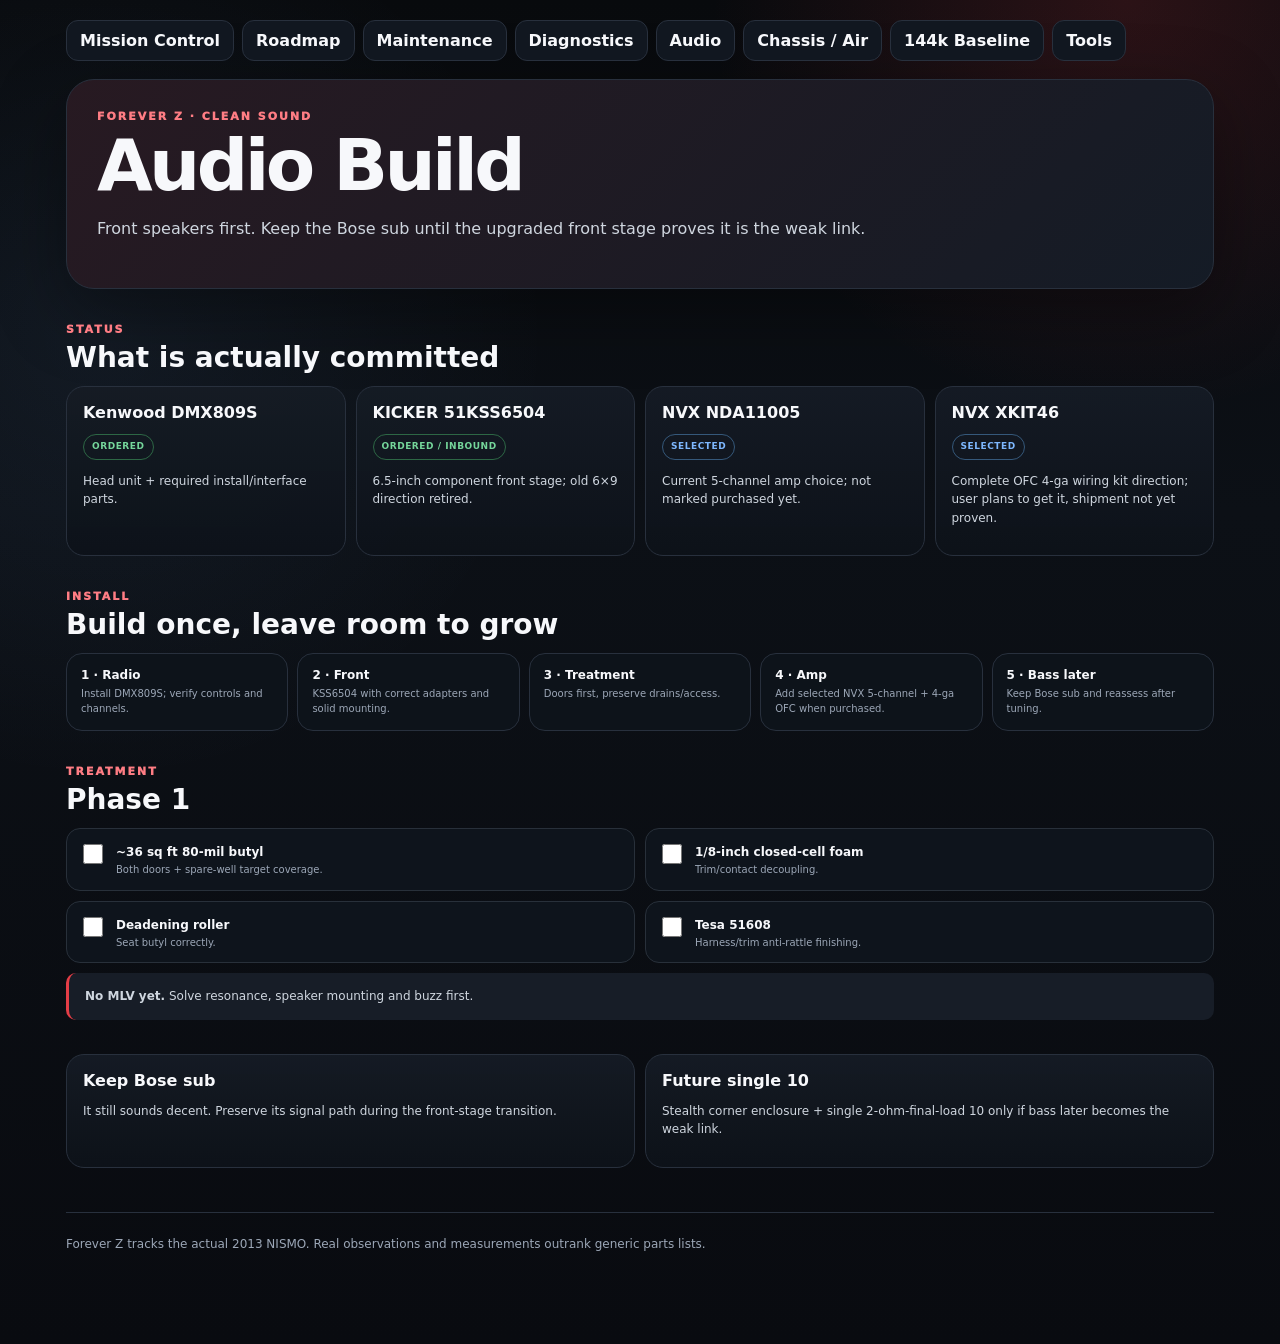
==== audio.html @ 1fb0939a "Expand Forever Z site and update Sep 28 ownership plan" ====
<!doctype html><html lang="en"><head><meta charset="utf-8"><meta name="viewport" content="width=device-width,initial-scale=1,viewport-fit=cover"><meta name="theme-color" content="#090b0f"><title>Forever Z // Audio</title><link rel="stylesheet" href="site.css"></head><body><div class="shell"><div class="topbar"><div class="toplinks"><a class="btn" href="./">Mission Control</a><a class="btn" href="roadmap.html">Roadmap</a><a class="btn" href="maintenance.html">Maintenance</a><a class="btn" href="diagnostics.html">Diagnostics</a><a class="btn" href="audio.html">Audio</a><a class="btn" href="chassis.html">Chassis / Air</a><a class="btn" href="baseline.html">144k Baseline</a><a class="btn" href="tools.html">Tools</a></div></div><header class="hero"><div class="eyebrow">FOREVER Z · CLEAN SOUND</div><h1>Audio Build</h1><p class="lead">Front speakers first. Keep the Bose sub until the upgraded front stage proves it is the weak link.</p></header>
<section><div class="section-head"><div><div class="eyebrow">STATUS</div><h2>What is actually committed</h2></div></div><div class="grid four">
<div class="card"><h3>Kenwood DMX809S</h3><p><span class="pill good">ORDERED</span></p><p>Head unit + required install/interface parts.</p></div>
<div class="card"><h3>KICKER 51KSS6504</h3><p><span class="pill good">ORDERED / INBOUND</span></p><p>6.5-inch component front stage; old 6×9 direction retired.</p></div>
<div class="card"><h3>NVX NDA11005</h3><p><span class="pill info">SELECTED</span></p><p>Current 5-channel amp choice; not marked purchased yet.</p></div>
<div class="card"><h3>NVX XKIT46</h3><p><span class="pill info">SELECTED</span></p><p>Complete OFC 4-ga wiring kit direction; user plans to get it, shipment not yet proven.</p></div></div></section>
<section><div class="section-head"><div><div class="eyebrow">INSTALL</div><h2>Build once, leave room to grow</h2></div></div><div class="flow"><div class="step"><strong>1 · Radio</strong><span>Install DMX809S; verify controls and channels.</span></div><div class="step"><strong>2 · Front</strong><span>KSS6504 with correct adapters and solid mounting.</span></div><div class="step"><strong>3 · Treatment</strong><span>Doors first, preserve drains/access.</span></div><div class="step"><strong>4 · Amp</strong><span>Add selected NVX 5-channel + 4-ga OFC when purchased.</span></div><div class="step"><strong>5 · Bass later</strong><span>Keep Bose sub and reassess after tuning.</span></div></div></section>
<section><div class="section-head"><div><div class="eyebrow">TREATMENT</div><h2>Phase 1</h2></div></div><div class="grid two"><label class="check"><input data-fz-check="butyl" type="checkbox"><div><b>~36 sq ft 80-mil butyl</b><small>Both doors + spare-well target coverage.</small></div></label><label class="check"><input data-fz-check="foam" type="checkbox"><div><b>1/8-inch closed-cell foam</b><small>Trim/contact decoupling.</small></div></label><label class="check"><input data-fz-check="roller" type="checkbox"><div><b>Deadening roller</b><small>Seat butyl correctly.</small></div></label><label class="check"><input data-fz-check="tesa" type="checkbox"><div><b>Tesa 51608</b><small>Harness/trim anti-rattle finishing.</small></div></label></div><div class="note" style="margin-top:10px"><b>No MLV yet.</b> Solve resonance, speaker mounting and buzz first.</div></section>
<section><div class="grid two"><div class="card"><h3>Keep Bose sub</h3><p>It still sounds decent. Preserve its signal path during the front-stage transition.</p></div><div class="card"><h3>Future single 10</h3><p>Stealth corner enclosure + single 2-ohm-final-load 10 only if bass later becomes the weak link.</p></div></div></section><footer class="footer">Forever Z tracks the actual 2013 NISMO. Real observations and measurements outrank generic parts lists.</footer><script src="site-extra.js"></script></div></body></html>
---- site.css ----
:root{--bg:#090b0f;--panel:#121720;--panel2:#171d27;--line:#28303d;--text:#f7f8fb;--muted:#9ca7b7;--soft:#cfd6df;--red:#e43d46;--green:#75d69b;--amber:#f3c86a;--blue:#7eb8ff;--shadow:0 22px 70px rgba(0,0,0,.35)}*{box-sizing:border-box}html{scroll-behavior:smooth}body{margin:0;background:radial-gradient(circle at 88% 0%,rgba(228,61,70,.16),transparent 26rem),radial-gradient(circle at 8% 25%,rgba(126,184,255,.07),transparent 28rem),linear-gradient(180deg,#080a0d,#0c1016 38%,#090b10);color:var(--text);font-family:Inter,ui-sans-serif,system-ui,-apple-system,BlinkMacSystemFont,"Segoe UI",sans-serif}a{color:inherit;text-decoration:none}.shell{max-width:1180px;margin:auto;padding:20px 16px 90px}.topbar,.toplinks{display:flex;gap:8px;flex-wrap:wrap;align-items:center}.topbar{justify-content:space-between;margin-bottom:18px}.btn{border:1px solid var(--line);background:#111720;color:var(--text);padding:10px 13px;border-radius:12px;font-weight:800}.hero{border:1px solid var(--line);border-radius:28px;padding:30px;background:linear-gradient(135deg,rgba(228,61,70,.11),rgba(126,184,255,.04)),#10151d;box-shadow:var(--shadow)}.eyebrow{font-size:11px;font-weight:950;letter-spacing:.18em;color:#ff7d84}.hero h1{font-size:clamp(38px,7vw,72px);line-height:.94;margin:9px 0 14px;letter-spacing:-.05em}.lead{color:var(--soft);max-width:930px;font-size:16px;line-height:1.62}section{margin-top:34px}.section-head{display:flex;justify-content:space-between;gap:14px;align-items:end;margin-bottom:12px}.section-head h2{margin:5px 0 0;font-size:28px}.muted{color:var(--muted);font-size:11px;line-height:1.45}.grid{display:grid;gap:10px}.two{grid-template-columns:repeat(2,minmax(0,1fr))}.three{grid-template-columns:repeat(3,minmax(0,1fr))}.four{grid-template-columns:repeat(4,minmax(0,1fr))}.card{border:1px solid var(--line);border-radius:18px;background:linear-gradient(180deg,rgba(21,27,36,.97),rgba(13,18,25,.98));padding:16px}.card h3{margin:0 0 8px;font-size:16px}.card p,.card li{color:var(--soft);font-size:12px;line-height:1.55}.card ul{padding-left:18px;margin:9px 0 0}.pill{display:inline-flex;border:1px solid var(--line);border-radius:999px;padding:5px 8px;font-size:9px;font-weight:900;letter-spacing:.06em;margin-right:5px}.good{color:var(--green);border-color:#2d6745}.warn{color:var(--amber);border-color:#6c5c31}.info{color:var(--blue);border-color:#35587a}.check{display:grid;grid-template-columns:auto 1fr;gap:10px;align-items:start;padding:12px;border:1px solid #28303a;border-radius:14px;background:#0e141c}.check input{width:20px;height:20px;accent-color:var(--red)}.check b{font-size:12px}.check small{display:block;color:var(--muted);font-size:10px;line-height:1.45;margin-top:3px}.note{border-left:3px solid var(--red);background:var(--panel2);padding:14px 16px;border-radius:10px;color:var(--soft);font-size:12px;line-height:1.55}.money{font-size:30px;font-weight:950}.flow{display:grid;grid-template-columns:repeat(5,1fr);gap:9px}.step{border:1px solid var(--line);border-radius:16px;padding:14px;background:#0d131a}.step strong{display:block;font-size:12px}.step span{display:block;color:var(--muted);font-size:10px;line-height:1.45;margin-top:5px}.tablewrap{overflow:auto;border:1px solid var(--line);border-radius:16px}.table{width:100%;border-collapse:collapse;min-width:720px;background:#0d131a}.table th,.table td{padding:11px;border-bottom:1px solid #232b35;text-align:left;font-size:11px;vertical-align:top}.table th{color:#aeb8c5;font-size:9px;text-transform:uppercase;letter-spacing:.08em}.footer{margin-top:44px;border-top:1px solid var(--line);padding-top:22px;color:var(--muted);font-size:12px;line-height:1.55}@media(max-width:900px){.four,.flow{grid-template-columns:repeat(2,1fr)}.three{grid-template-columns:repeat(2,1fr)}}@media(max-width:700px){.two,.three,.four,.flow{grid-template-columns:1fr}.topbar,.section-head{align-items:flex-start;flex-direction:column}.hero{padding:23px}.shell{padding:12px 9px 90px}}
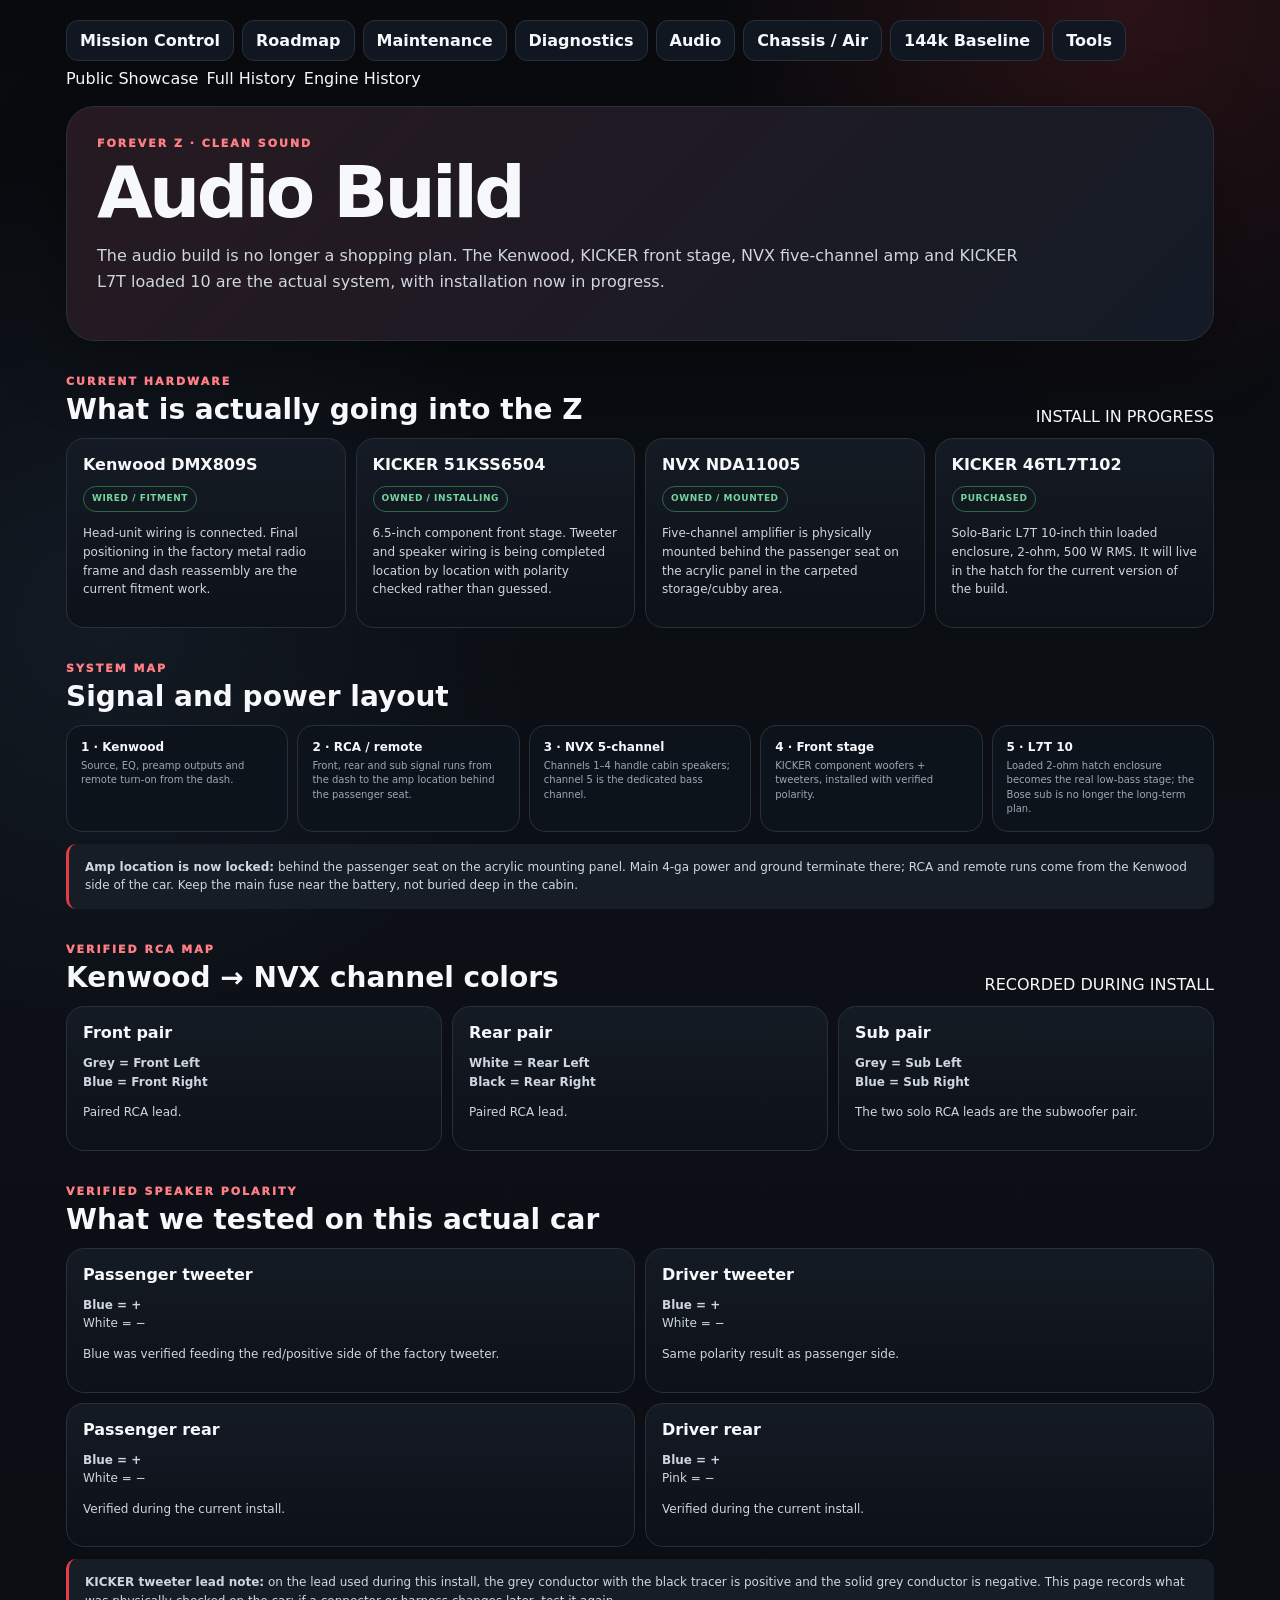
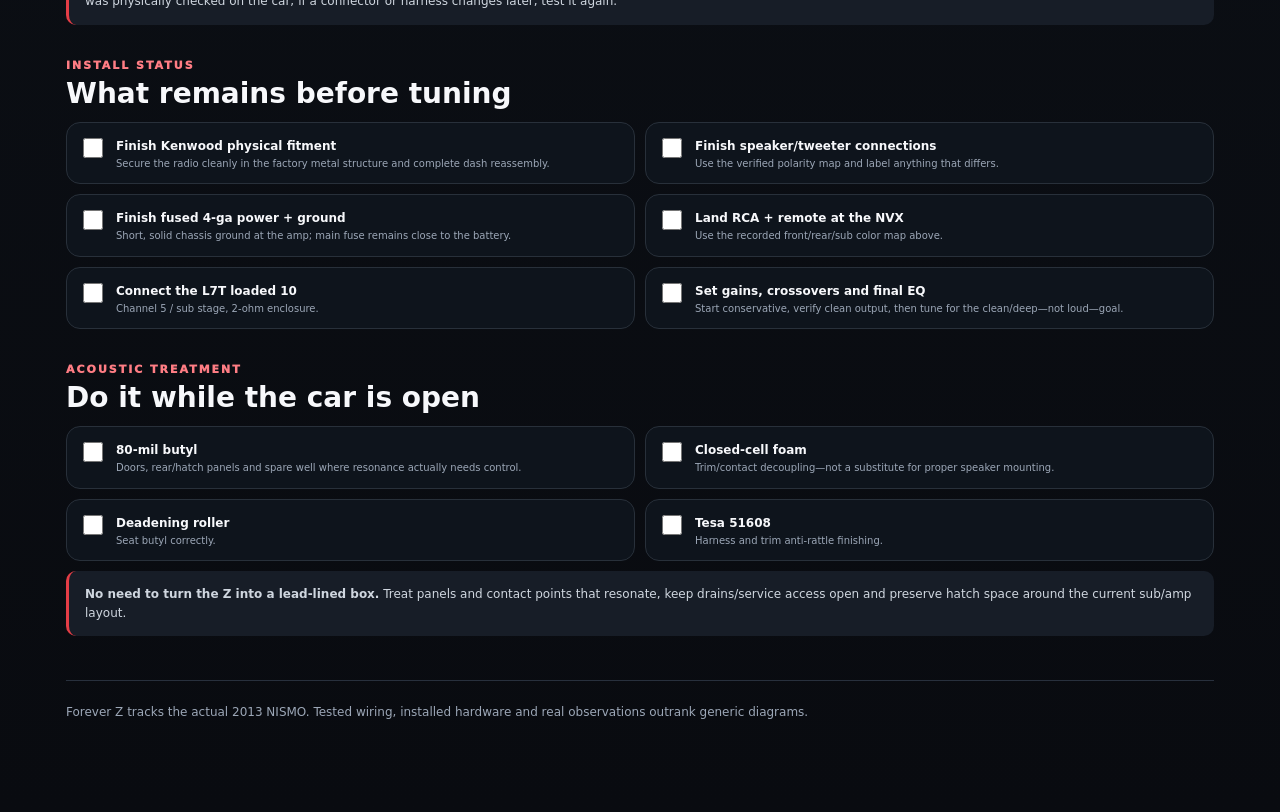
==== commit b29beff1: "Update audio page for live stereo install" ====
--- a/audio.html
+++ b/audio.html
@@ -1,9 +1,89 @@
-<!doctype html><html lang="en"><head><meta charset="utf-8"><meta name="viewport" content="width=device-width,initial-scale=1,viewport-fit=cover"><meta name="theme-color" content="#090b0f"><title>Forever Z // Audio</title><link rel="stylesheet" href="site.css"></head><body><div class="shell"><div class="topbar"><div class="toplinks"><a class="btn" href="./">Mission Control</a><a class="btn" href="roadmap.html">Roadmap</a><a class="btn" href="maintenance.html">Maintenance</a><a class="btn" href="diagnostics.html">Diagnostics</a><a class="btn" href="audio.html">Audio</a><a class="btn" href="chassis.html">Chassis / Air</a><a class="btn" href="baseline.html">144k Baseline</a><a class="btn" href="tools.html">Tools</a></div></div><header class="hero"><div class="eyebrow">FOREVER Z · CLEAN SOUND</div><h1>Audio Build</h1><p class="lead">Front speakers first. Keep the Bose sub until the upgraded front stage proves it is the weak link.</p></header>
-<section><div class="section-head"><div><div class="eyebrow">STATUS</div><h2>What is actually committed</h2></div></div><div class="grid four">
-<div class="card"><h3>Kenwood DMX809S</h3><p><span class="pill good">ORDERED</span></p><p>Head unit + required install/interface parts.</p></div>
-<div class="card"><h3>KICKER 51KSS6504</h3><p><span class="pill good">ORDERED / INBOUND</span></p><p>6.5-inch component front stage; old 6×9 direction retired.</p></div>
-<div class="card"><h3>NVX NDA11005</h3><p><span class="pill info">SELECTED</span></p><p>Current 5-channel amp choice; not marked purchased yet.</p></div>
-<div class="card"><h3>NVX XKIT46</h3><p><span class="pill info">SELECTED</span></p><p>Complete OFC 4-ga wiring kit direction; user plans to get it, shipment not yet proven.</p></div></div></section>
-<section><div class="section-head"><div><div class="eyebrow">INSTALL</div><h2>Build once, leave room to grow</h2></div></div><div class="flow"><div class="step"><strong>1 · Radio</strong><span>Install DMX809S; verify controls and channels.</span></div><div class="step"><strong>2 · Front</strong><span>KSS6504 with correct adapters and solid mounting.</span></div><div class="step"><strong>3 · Treatment</strong><span>Doors first, preserve drains/access.</span></div><div class="step"><strong>4 · Amp</strong><span>Add selected NVX 5-channel + 4-ga OFC when purchased.</span></div><div class="step"><strong>5 · Bass later</strong><span>Keep Bose sub and reassess after tuning.</span></div></div></section>
-<section><div class="section-head"><div><div class="eyebrow">TREATMENT</div><h2>Phase 1</h2></div></div><div class="grid two"><label class="check"><input data-fz-check="butyl" type="checkbox"><div><b>~36 sq ft 80-mil butyl</b><small>Both doors + spare-well target coverage.</small></div></label><label class="check"><input data-fz-check="foam" type="checkbox"><div><b>1/8-inch closed-cell foam</b><small>Trim/contact decoupling.</small></div></label><label class="check"><input data-fz-check="roller" type="checkbox"><div><b>Deadening roller</b><small>Seat butyl correctly.</small></div></label><label class="check"><input data-fz-check="tesa" type="checkbox"><div><b>Tesa 51608</b><small>Harness/trim anti-rattle finishing.</small></div></label></div><div class="note" style="margin-top:10px"><b>No MLV yet.</b> Solve resonance, speaker mounting and buzz first.</div></section>
-<section><div class="grid two"><div class="card"><h3>Keep Bose sub</h3><p>It still sounds decent. Preserve its signal path during the front-stage transition.</p></div><div class="card"><h3>Future single 10</h3><p>Stealth corner enclosure + single 2-ohm-final-load 10 only if bass later becomes the weak link.</p></div></div></section><footer class="footer">Forever Z tracks the actual 2013 NISMO. Real observations and measurements outrank generic parts lists.</footer><script src="site-extra.js"></script></div></body></html>+<!doctype html>
+<html lang="en">
+<head>
+<meta charset="utf-8">
+<meta name="viewport" content="width=device-width,initial-scale=1,viewport-fit=cover">
+<meta name="theme-color" content="#090b0f">
+<title>Forever Z // Audio</title>
+<link rel="stylesheet" href="site.css">
+</head>
+<body>
+<div class="shell">
+<div class="topbar"><div class="toplinks"><a class="btn" href="./">Mission Control</a><a class="btn" href="roadmap.html">Roadmap</a><a class="btn" href="maintenance.html">Maintenance</a><a class="btn" href="diagnostics.html">Diagnostics</a><a class="btn" href="audio.html">Audio</a><a class="btn" href="chassis.html">Chassis / Air</a><a class="btn" href="baseline.html">144k Baseline</a><a class="btn" href="tools.html">Tools</a></div></div>
+
+<header class="hero">
+  <div class="eyebrow">FOREVER Z · CLEAN SOUND</div>
+  <h1>Audio Build</h1>
+  <p class="lead">The audio build is no longer a shopping plan. The Kenwood, KICKER front stage, NVX five-channel amp and KICKER L7T loaded 10 are the actual system, with installation now in progress.</p>
+</header>
+
+<section>
+  <div class="section-head"><div><div class="eyebrow">CURRENT HARDWARE</div><h2>What is actually going into the Z</h2></div><span class="status s-green">INSTALL IN PROGRESS</span></div>
+  <div class="grid four">
+    <div class="card"><h3>Kenwood DMX809S</h3><p><span class="pill good">WIRED / FITMENT</span></p><p>Head-unit wiring is connected. Final positioning in the factory metal radio frame and dash reassembly are the current fitment work.</p></div>
+    <div class="card"><h3>KICKER 51KSS6504</h3><p><span class="pill good">OWNED / INSTALLING</span></p><p>6.5-inch component front stage. Tweeter and speaker wiring is being completed location by location with polarity checked rather than guessed.</p></div>
+    <div class="card"><h3>NVX NDA11005</h3><p><span class="pill good">OWNED / MOUNTED</span></p><p>Five-channel amplifier is physically mounted behind the passenger seat on the acrylic panel in the carpeted storage/cubby area.</p></div>
+    <div class="card"><h3>KICKER 46TL7T102</h3><p><span class="pill good">PURCHASED</span></p><p>Solo-Baric L7T 10-inch thin loaded enclosure, 2-ohm, 500 W RMS. It will live in the hatch for the current version of the build.</p></div>
+  </div>
+</section>
+
+<section>
+  <div class="section-head"><div><div class="eyebrow">SYSTEM MAP</div><h2>Signal and power layout</h2></div></div>
+  <div class="flow">
+    <div class="step"><strong>1 · Kenwood</strong><span>Source, EQ, preamp outputs and remote turn-on from the dash.</span></div>
+    <div class="step"><strong>2 · RCA / remote</strong><span>Front, rear and sub signal runs from the dash to the amp location behind the passenger seat.</span></div>
+    <div class="step"><strong>3 · NVX 5-channel</strong><span>Channels 1–4 handle cabin speakers; channel 5 is the dedicated bass channel.</span></div>
+    <div class="step"><strong>4 · Front stage</strong><span>KICKER component woofers + tweeters, installed with verified polarity.</span></div>
+    <div class="step"><strong>5 · L7T 10</strong><span>Loaded 2-ohm hatch enclosure becomes the real low-bass stage; the Bose sub is no longer the long-term plan.</span></div>
+  </div>
+  <div class="note" style="margin-top:12px"><b>Amp location is now locked:</b> behind the passenger seat on the acrylic mounting panel. Main 4-ga power and ground terminate there; RCA and remote runs come from the Kenwood side of the car. Keep the main fuse near the battery, not buried deep in the cabin.</div>
+</section>
+
+<section>
+  <div class="section-head"><div><div class="eyebrow">VERIFIED RCA MAP</div><h2>Kenwood → NVX channel colors</h2></div><span class="status s-green">RECORDED DURING INSTALL</span></div>
+  <div class="grid three">
+    <div class="card"><h3>Front pair</h3><p><b>Grey = Front Left</b><br><b>Blue = Front Right</b></p><p class="muted">Paired RCA lead.</p></div>
+    <div class="card"><h3>Rear pair</h3><p><b>White = Rear Left</b><br><b>Black = Rear Right</b></p><p class="muted">Paired RCA lead.</p></div>
+    <div class="card"><h3>Sub pair</h3><p><b>Grey = Sub Left</b><br><b>Blue = Sub Right</b></p><p class="muted">The two solo RCA leads are the subwoofer pair.</p></div>
+  </div>
+</section>
+
+<section>
+  <div class="section-head"><div><div class="eyebrow">VERIFIED SPEAKER POLARITY</div><h2>What we tested on this actual car</h2></div></div>
+  <div class="grid two">
+    <div class="card"><h3>Passenger tweeter</h3><p><b>Blue = +</b><br>White = −</p><p class="muted">Blue was verified feeding the red/positive side of the factory tweeter.</p></div>
+    <div class="card"><h3>Driver tweeter</h3><p><b>Blue = +</b><br>White = −</p><p class="muted">Same polarity result as passenger side.</p></div>
+    <div class="card"><h3>Passenger rear</h3><p><b>Blue = +</b><br>White = −</p><p class="muted">Verified during the current install.</p></div>
+    <div class="card"><h3>Driver rear</h3><p><b>Blue = +</b><br>Pink = −</p><p class="muted">Verified during the current install.</p></div>
+  </div>
+  <div class="note" style="margin-top:12px"><b>KICKER tweeter lead note:</b> on the lead used during this install, the grey conductor with the black tracer is positive and the solid grey conductor is negative. This page records what was physically checked on the car; if a connector or harness changes later, test it again.</div>
+</section>
+
+<section>
+  <div class="section-head"><div><div class="eyebrow">INSTALL STATUS</div><h2>What remains before tuning</h2></div></div>
+  <div class="grid two">
+    <label class="check"><input data-fz-check="audio-dash-fit" type="checkbox"><div><b>Finish Kenwood physical fitment</b><small>Secure the radio cleanly in the factory metal structure and complete dash reassembly.</small></div></label>
+    <label class="check"><input data-fz-check="audio-speakers" type="checkbox"><div><b>Finish speaker/tweeter connections</b><small>Use the verified polarity map and label anything that differs.</small></div></label>
+    <label class="check"><input data-fz-check="audio-power" type="checkbox"><div><b>Finish fused 4-ga power + ground</b><small>Short, solid chassis ground at the amp; main fuse remains close to the battery.</small></div></label>
+    <label class="check"><input data-fz-check="audio-rca" type="checkbox"><div><b>Land RCA + remote at the NVX</b><small>Use the recorded front/rear/sub color map above.</small></div></label>
+    <label class="check"><input data-fz-check="audio-sub" type="checkbox"><div><b>Connect the L7T loaded 10</b><small>Channel 5 / sub stage, 2-ohm enclosure.</small></div></label>
+    <label class="check"><input data-fz-check="audio-tune" type="checkbox"><div><b>Set gains, crossovers and final EQ</b><small>Start conservative, verify clean output, then tune for the clean/deep—not loud—goal.</small></div></label>
+  </div>
+</section>
+
+<section>
+  <div class="section-head"><div><div class="eyebrow">ACOUSTIC TREATMENT</div><h2>Do it while the car is open</h2></div></div>
+  <div class="grid two">
+    <label class="check"><input data-fz-check="butyl" type="checkbox"><div><b>80-mil butyl</b><small>Doors, rear/hatch panels and spare well where resonance actually needs control.</small></div></label>
+    <label class="check"><input data-fz-check="foam" type="checkbox"><div><b>Closed-cell foam</b><small>Trim/contact decoupling—not a substitute for proper speaker mounting.</small></div></label>
+    <label class="check"><input data-fz-check="roller" type="checkbox"><div><b>Deadening roller</b><small>Seat butyl correctly.</small></div></label>
+    <label class="check"><input data-fz-check="tesa" type="checkbox"><div><b>Tesa 51608</b><small>Harness and trim anti-rattle finishing.</small></div></label>
+  </div>
+  <div class="note" style="margin-top:10px"><b>No need to turn the Z into a lead-lined box.</b> Treat panels and contact points that resonate, keep drains/service access open and preserve hatch space around the current sub/amp layout.</div>
+</section>
+
+<footer class="footer">Forever Z tracks the actual 2013 NISMO. Tested wiring, installed hardware and real observations outrank generic diagrams.</footer>
+<script src="site-extra.js"></script>
+</div>
+</body>
+</html>
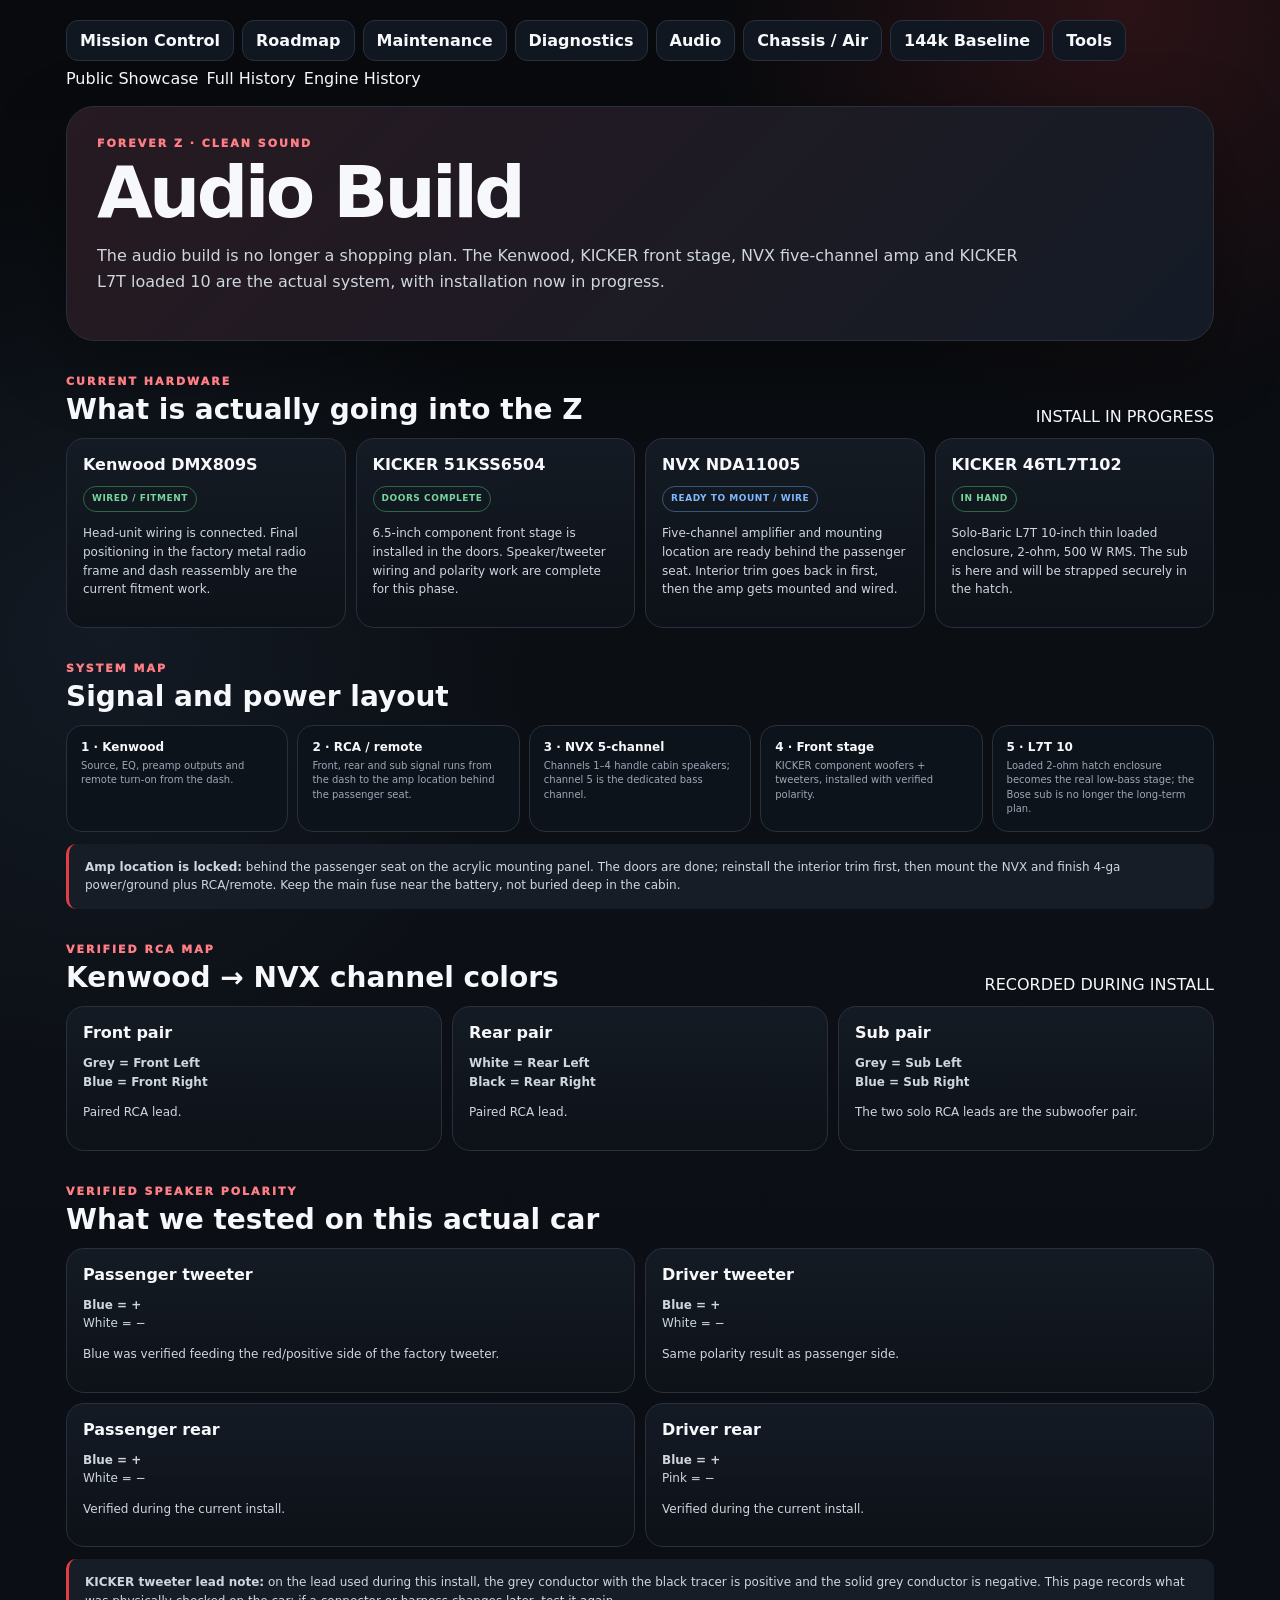
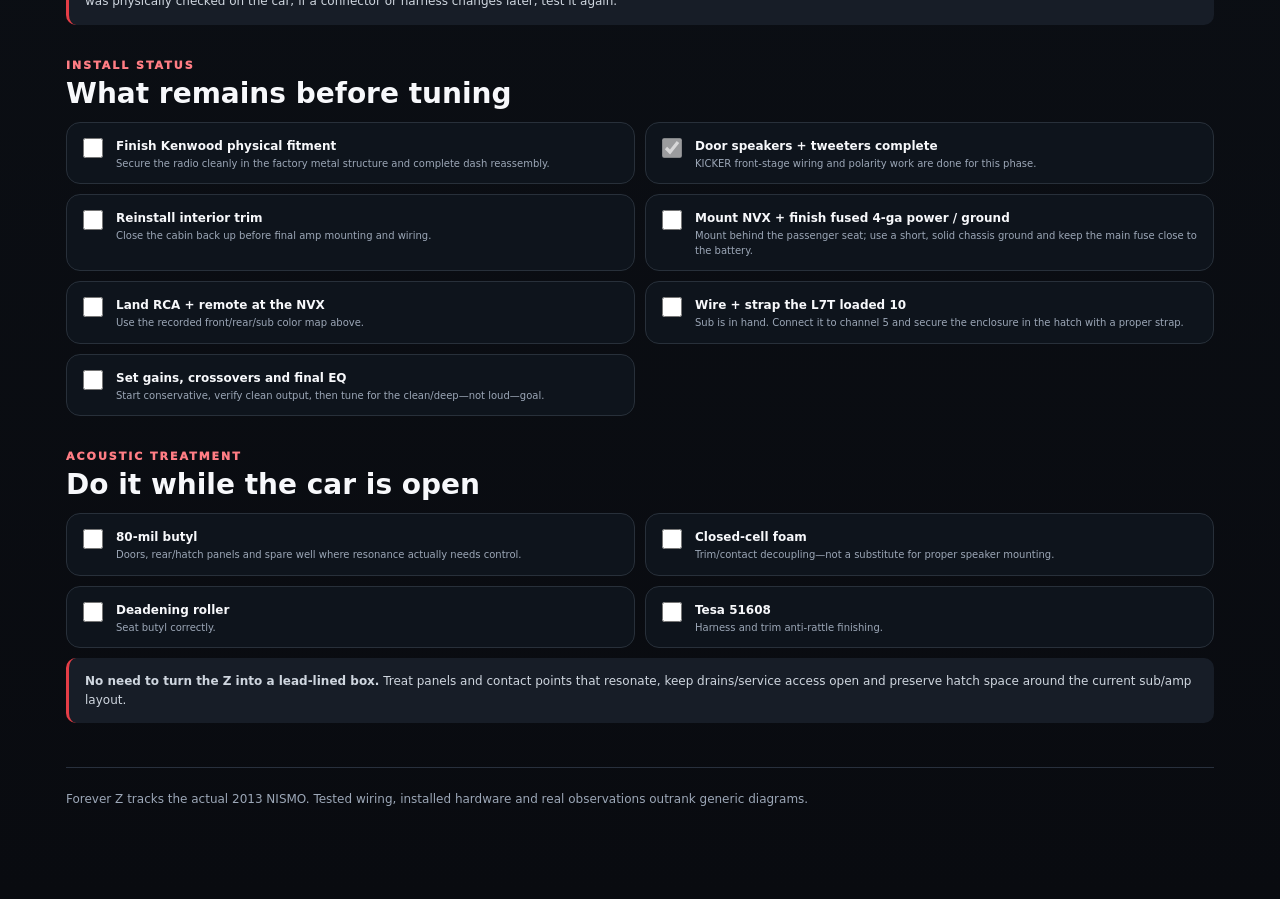
==== commit ba9bce48: "Update audio install status after door completion" ====
--- a/audio.html
+++ b/audio.html
@@ -21,9 +21,9 @@
   <div class="section-head"><div><div class="eyebrow">CURRENT HARDWARE</div><h2>What is actually going into the Z</h2></div><span class="status s-green">INSTALL IN PROGRESS</span></div>
   <div class="grid four">
     <div class="card"><h3>Kenwood DMX809S</h3><p><span class="pill good">WIRED / FITMENT</span></p><p>Head-unit wiring is connected. Final positioning in the factory metal radio frame and dash reassembly are the current fitment work.</p></div>
-    <div class="card"><h3>KICKER 51KSS6504</h3><p><span class="pill good">OWNED / INSTALLING</span></p><p>6.5-inch component front stage. Tweeter and speaker wiring is being completed location by location with polarity checked rather than guessed.</p></div>
-    <div class="card"><h3>NVX NDA11005</h3><p><span class="pill good">OWNED / MOUNTED</span></p><p>Five-channel amplifier is physically mounted behind the passenger seat on the acrylic panel in the carpeted storage/cubby area.</p></div>
-    <div class="card"><h3>KICKER 46TL7T102</h3><p><span class="pill good">PURCHASED</span></p><p>Solo-Baric L7T 10-inch thin loaded enclosure, 2-ohm, 500 W RMS. It will live in the hatch for the current version of the build.</p></div>
+    <div class="card"><h3>KICKER 51KSS6504</h3><p><span class="pill good">DOORS COMPLETE</span></p><p>6.5-inch component front stage is installed in the doors. Speaker/tweeter wiring and polarity work are complete for this phase.</p></div>
+    <div class="card"><h3>NVX NDA11005</h3><p><span class="pill info">READY TO MOUNT / WIRE</span></p><p>Five-channel amplifier and mounting location are ready behind the passenger seat. Interior trim goes back in first, then the amp gets mounted and wired.</p></div>
+    <div class="card"><h3>KICKER 46TL7T102</h3><p><span class="pill good">IN HAND</span></p><p>Solo-Baric L7T 10-inch thin loaded enclosure, 2-ohm, 500 W RMS. The sub is here and will be strapped securely in the hatch.</p></div>
   </div>
 </section>
 
@@ -36,7 +36,7 @@
     <div class="step"><strong>4 · Front stage</strong><span>KICKER component woofers + tweeters, installed with verified polarity.</span></div>
     <div class="step"><strong>5 · L7T 10</strong><span>Loaded 2-ohm hatch enclosure becomes the real low-bass stage; the Bose sub is no longer the long-term plan.</span></div>
   </div>
-  <div class="note" style="margin-top:12px"><b>Amp location is now locked:</b> behind the passenger seat on the acrylic mounting panel. Main 4-ga power and ground terminate there; RCA and remote runs come from the Kenwood side of the car. Keep the main fuse near the battery, not buried deep in the cabin.</div>
+  <div class="note" style="margin-top:12px"><b>Amp location is locked:</b> behind the passenger seat on the acrylic mounting panel. The doors are done; reinstall the interior trim first, then mount the NVX and finish 4-ga power/ground plus RCA/remote. Keep the main fuse near the battery, not buried deep in the cabin.</div>
 </section>
 
 <section>
@@ -63,10 +63,10 @@
   <div class="section-head"><div><div class="eyebrow">INSTALL STATUS</div><h2>What remains before tuning</h2></div></div>
   <div class="grid two">
     <label class="check"><input data-fz-check="audio-dash-fit" type="checkbox"><div><b>Finish Kenwood physical fitment</b><small>Secure the radio cleanly in the factory metal structure and complete dash reassembly.</small></div></label>
-    <label class="check"><input data-fz-check="audio-speakers" type="checkbox"><div><b>Finish speaker/tweeter connections</b><small>Use the verified polarity map and label anything that differs.</small></div></label>
-    <label class="check"><input data-fz-check="audio-power" type="checkbox"><div><b>Finish fused 4-ga power + ground</b><small>Short, solid chassis ground at the amp; main fuse remains close to the battery.</small></div></label>
+    <label class="check"><input data-fz-check="audio-speakers" type="checkbox" checked disabled><div><b>Door speakers + tweeters complete</b><small>KICKER front-stage wiring and polarity work are done for this phase.</small></div></label>
+    <label class="check"><input data-fz-check="audio-trim" type="checkbox"><div><b>Reinstall interior trim</b><small>Close the cabin back up before final amp mounting and wiring.</small></div></label><label class="check"><input data-fz-check="audio-power" type="checkbox"><div><b>Mount NVX + finish fused 4-ga power / ground</b><small>Mount behind the passenger seat; use a short, solid chassis ground and keep the main fuse close to the battery.</small></div></label>
     <label class="check"><input data-fz-check="audio-rca" type="checkbox"><div><b>Land RCA + remote at the NVX</b><small>Use the recorded front/rear/sub color map above.</small></div></label>
-    <label class="check"><input data-fz-check="audio-sub" type="checkbox"><div><b>Connect the L7T loaded 10</b><small>Channel 5 / sub stage, 2-ohm enclosure.</small></div></label>
+    <label class="check"><input data-fz-check="audio-sub" type="checkbox"><div><b>Wire + strap the L7T loaded 10</b><small>Sub is in hand. Connect it to channel 5 and secure the enclosure in the hatch with a proper strap.</small></div></label>
     <label class="check"><input data-fz-check="audio-tune" type="checkbox"><div><b>Set gains, crossovers and final EQ</b><small>Start conservative, verify clean output, then tune for the clean/deep—not loud—goal.</small></div></label>
   </div>
 </section>
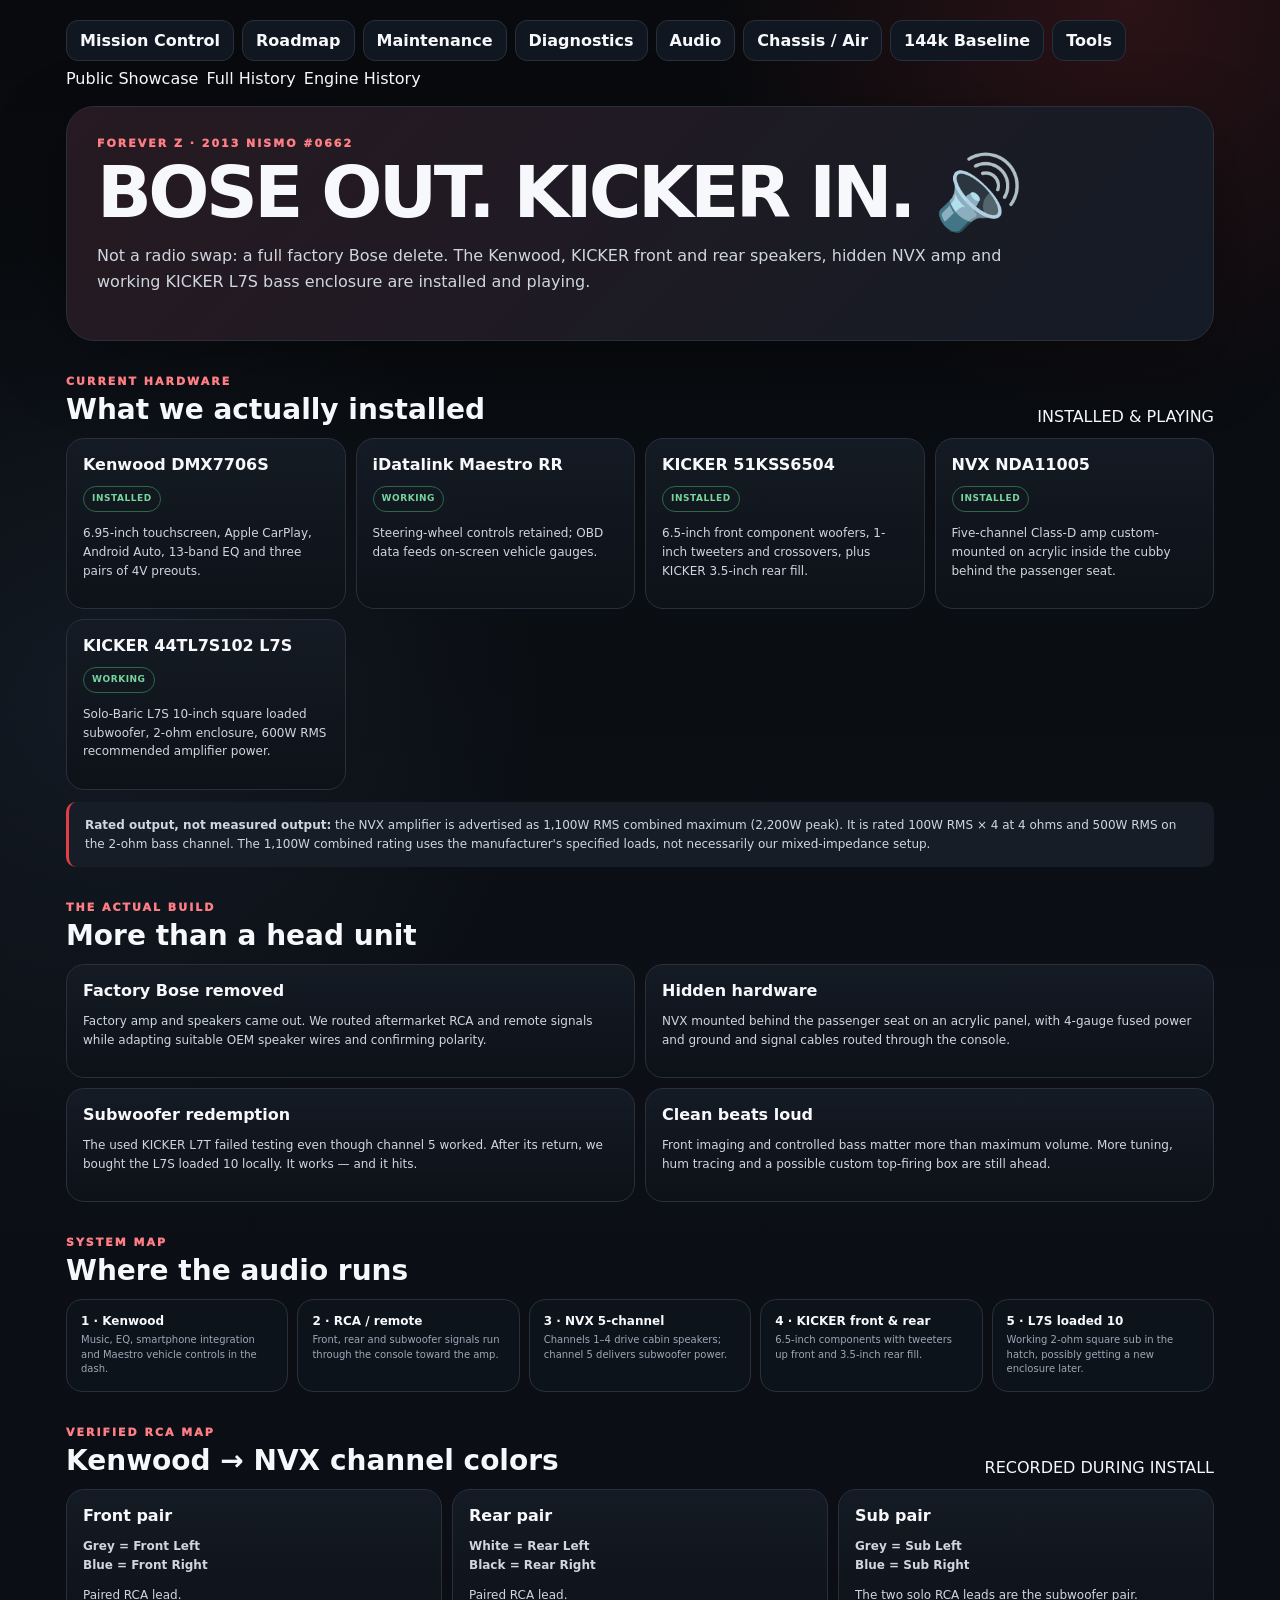
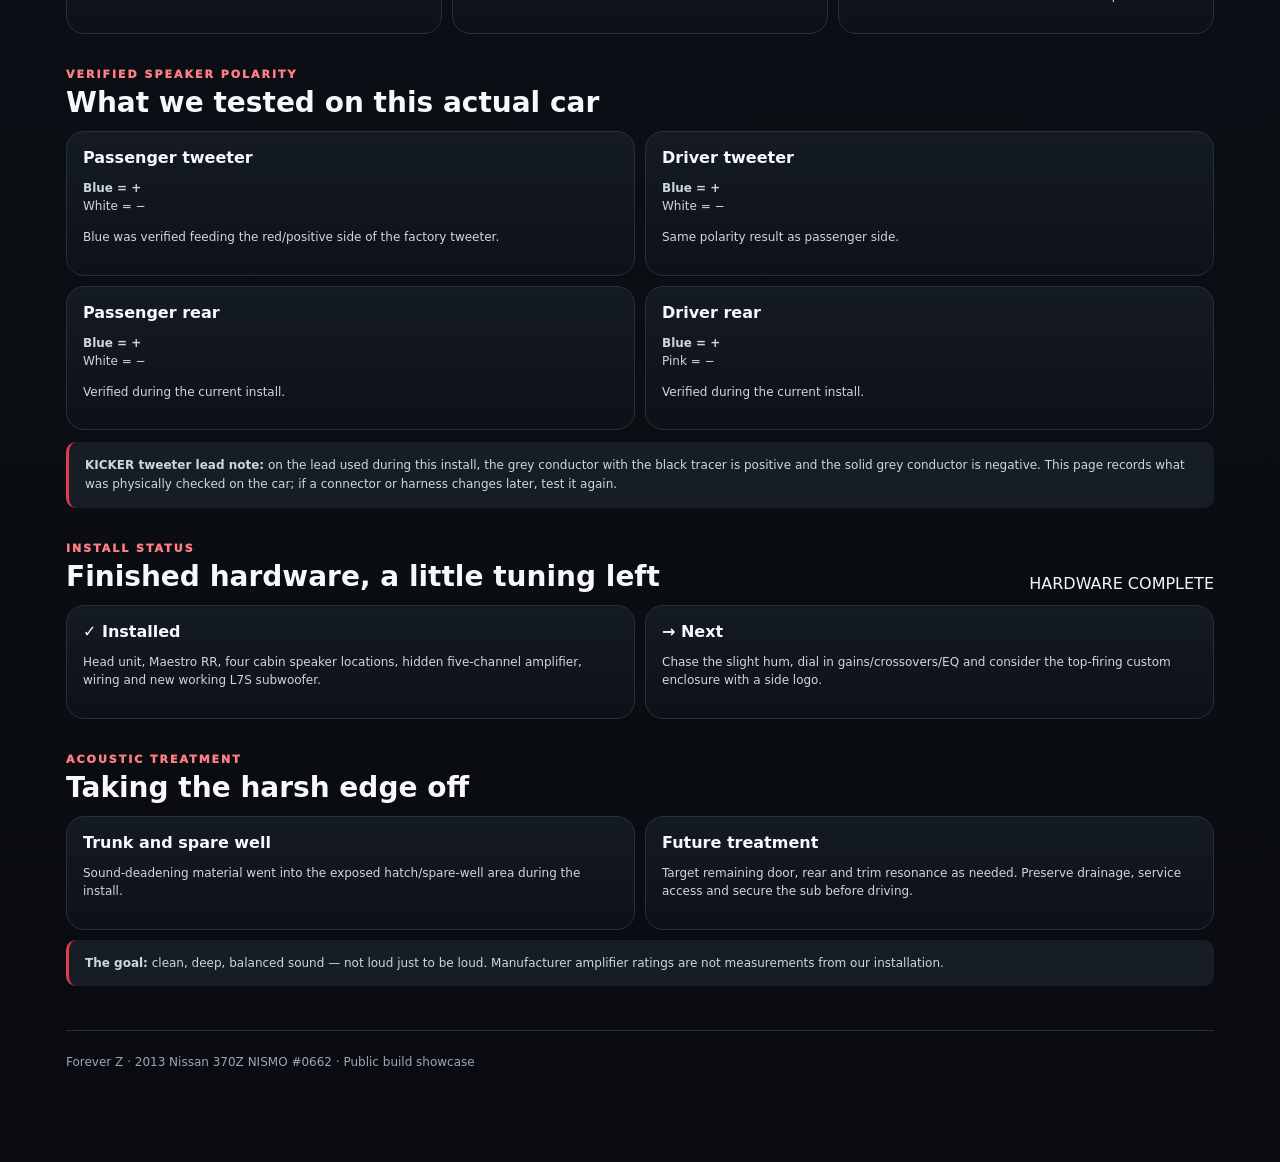
==== commit 6aa73a13: "Publish completed Forever Z audio showcase and L7S specs" ====
--- a/audio.html
+++ b/audio.html
@@ -12,31 +12,39 @@
 <div class="topbar"><div class="toplinks"><a class="btn" href="./">Mission Control</a><a class="btn" href="roadmap.html">Roadmap</a><a class="btn" href="maintenance.html">Maintenance</a><a class="btn" href="diagnostics.html">Diagnostics</a><a class="btn" href="audio.html">Audio</a><a class="btn" href="chassis.html">Chassis / Air</a><a class="btn" href="baseline.html">144k Baseline</a><a class="btn" href="tools.html">Tools</a></div></div>
 
 <header class="hero">
-  <div class="eyebrow">FOREVER Z · CLEAN SOUND</div>
-  <h1>Audio Build</h1>
-  <p class="lead">The audio build is no longer a shopping plan. The Kenwood, KICKER front stage, NVX five-channel amp and KICKER L7T loaded 10 are the actual system, with installation now in progress.</p>
+  <div class="eyebrow">FOREVER Z · 2013 NISMO #0662</div>
+  <h1>BOSE OUT. KICKER IN. 🔊</h1>
+  <p class="lead">Not a radio swap: a full factory Bose delete. The Kenwood, KICKER front and rear speakers, hidden NVX amp and working KICKER L7S bass enclosure are installed and playing.</p>
 </header>
-
 <section>
-  <div class="section-head"><div><div class="eyebrow">CURRENT HARDWARE</div><h2>What is actually going into the Z</h2></div><span class="status s-green">INSTALL IN PROGRESS</span></div>
+  <div class="section-head"><div><div class="eyebrow">CURRENT HARDWARE</div><h2>What we actually installed</h2></div><span class="status s-green">INSTALLED &amp; PLAYING</span></div>
   <div class="grid four">
-    <div class="card"><h3>Kenwood DMX809S</h3><p><span class="pill good">WIRED / FITMENT</span></p><p>Head-unit wiring is connected. Final positioning in the factory metal radio frame and dash reassembly are the current fitment work.</p></div>
-    <div class="card"><h3>KICKER 51KSS6504</h3><p><span class="pill good">DOORS COMPLETE</span></p><p>6.5-inch component front stage is installed in the doors. Speaker/tweeter wiring and polarity work are complete for this phase.</p></div>
-    <div class="card"><h3>NVX NDA11005</h3><p><span class="pill info">READY TO MOUNT / WIRE</span></p><p>Five-channel amplifier and mounting location are ready behind the passenger seat. Interior trim goes back in first, then the amp gets mounted and wired.</p></div>
-    <div class="card"><h3>KICKER 46TL7T102</h3><p><span class="pill good">IN HAND</span></p><p>Solo-Baric L7T 10-inch thin loaded enclosure, 2-ohm, 500 W RMS. The sub is here and will be strapped securely in the hatch.</p></div>
+    <div class="card"><h3>Kenwood DMX7706S</h3><p><span class="pill good">INSTALLED</span></p><p>6.95-inch touchscreen, Apple CarPlay, Android Auto, 13-band EQ and three pairs of 4V preouts.</p></div>
+    <div class="card"><h3>iDatalink Maestro RR</h3><p><span class="pill good">WORKING</span></p><p>Steering-wheel controls retained; OBD data feeds on-screen vehicle gauges.</p></div>
+    <div class="card"><h3>KICKER 51KSS6504</h3><p><span class="pill good">INSTALLED</span></p><p>6.5-inch front component woofers, 1-inch tweeters and crossovers, plus KICKER 3.5-inch rear fill.</p></div>
+    <div class="card"><h3>NVX NDA11005</h3><p><span class="pill good">INSTALLED</span></p><p>Five-channel Class-D amp custom-mounted on acrylic inside the cubby behind the passenger seat.</p></div>
+    <div class="card"><h3>KICKER 44TL7S102 L7S</h3><p><span class="pill good">WORKING</span></p><p>Solo-Baric L7S 10-inch square loaded subwoofer, 2-ohm enclosure, 600W RMS recommended amplifier power.</p></div>
+  </div>
+  <div class="note" style="margin-top:12px"><b>Rated output, not measured output:</b> the NVX amplifier is advertised as 1,100W RMS combined maximum (2,200W peak). It is rated 100W RMS × 4 at 4 ohms and 500W RMS on the 2-ohm bass channel. The 1,100W combined rating uses the manufacturer's specified loads, not necessarily our mixed-impedance setup.</div>
+</section>
+<section>
+  <div class="section-head"><div><div class="eyebrow">THE ACTUAL BUILD</div><h2>More than a head unit</h2></div></div>
+  <div class="grid two">
+    <div class="card"><h3>Factory Bose removed</h3><p>Factory amp and speakers came out. We routed aftermarket RCA and remote signals while adapting suitable OEM speaker wires and confirming polarity.</p></div>
+    <div class="card"><h3>Hidden hardware</h3><p>NVX mounted behind the passenger seat on an acrylic panel, with 4-gauge fused power and ground and signal cables routed through the console.</p></div>
+    <div class="card"><h3>Subwoofer redemption</h3><p>The used KICKER L7T failed testing even though channel 5 worked. After its return, we bought the L7S loaded 10 locally. It works — and it hits.</p></div>
+    <div class="card"><h3>Clean beats loud</h3><p>Front imaging and controlled bass matter more than maximum volume. More tuning, hum tracing and a possible custom top-firing box are still ahead.</p></div>
   </div>
 </section>
-
 <section>
-  <div class="section-head"><div><div class="eyebrow">SYSTEM MAP</div><h2>Signal and power layout</h2></div></div>
+  <div class="section-head"><div><div class="eyebrow">SYSTEM MAP</div><h2>Where the audio runs</h2></div></div>
   <div class="flow">
-    <div class="step"><strong>1 · Kenwood</strong><span>Source, EQ, preamp outputs and remote turn-on from the dash.</span></div>
-    <div class="step"><strong>2 · RCA / remote</strong><span>Front, rear and sub signal runs from the dash to the amp location behind the passenger seat.</span></div>
-    <div class="step"><strong>3 · NVX 5-channel</strong><span>Channels 1–4 handle cabin speakers; channel 5 is the dedicated bass channel.</span></div>
-    <div class="step"><strong>4 · Front stage</strong><span>KICKER component woofers + tweeters, installed with verified polarity.</span></div>
-    <div class="step"><strong>5 · L7T 10</strong><span>Loaded 2-ohm hatch enclosure becomes the real low-bass stage; the Bose sub is no longer the long-term plan.</span></div>
+    <div class="step"><strong>1 · Kenwood</strong><span>Music, EQ, smartphone integration and Maestro vehicle controls in the dash.</span></div>
+    <div class="step"><strong>2 · RCA / remote</strong><span>Front, rear and subwoofer signals run through the console toward the amp.</span></div>
+    <div class="step"><strong>3 · NVX 5-channel</strong><span>Channels 1–4 drive cabin speakers; channel 5 delivers subwoofer power.</span></div>
+    <div class="step"><strong>4 · KICKER front &amp; rear</strong><span>6.5-inch components with tweeters up front and 3.5-inch rear fill.</span></div>
+    <div class="step"><strong>5 · L7S loaded 10</strong><span>Working 2-ohm square sub in the hatch, possibly getting a new enclosure later.</span></div>
   </div>
-  <div class="note" style="margin-top:12px"><b>Amp location is locked:</b> behind the passenger seat on the acrylic mounting panel. The doors are done; reinstall the interior trim first, then mount the NVX and finish 4-ga power/ground plus RCA/remote. Keep the main fuse near the battery, not buried deep in the cabin.</div>
 </section>
 
 <section>
@@ -60,29 +68,22 @@
 </section>
 
 <section>
-  <div class="section-head"><div><div class="eyebrow">INSTALL STATUS</div><h2>What remains before tuning</h2></div></div>
+  <div class="section-head"><div><div class="eyebrow">INSTALL STATUS</div><h2>Finished hardware, a little tuning left</h2></div><span class="status s-green">HARDWARE COMPLETE</span></div>
   <div class="grid two">
-    <label class="check"><input data-fz-check="audio-dash-fit" type="checkbox"><div><b>Finish Kenwood physical fitment</b><small>Secure the radio cleanly in the factory metal structure and complete dash reassembly.</small></div></label>
-    <label class="check"><input data-fz-check="audio-speakers" type="checkbox" checked disabled><div><b>Door speakers + tweeters complete</b><small>KICKER front-stage wiring and polarity work are done for this phase.</small></div></label>
-    <label class="check"><input data-fz-check="audio-trim" type="checkbox"><div><b>Reinstall interior trim</b><small>Close the cabin back up before final amp mounting and wiring.</small></div></label><label class="check"><input data-fz-check="audio-power" type="checkbox"><div><b>Mount NVX + finish fused 4-ga power / ground</b><small>Mount behind the passenger seat; use a short, solid chassis ground and keep the main fuse close to the battery.</small></div></label>
-    <label class="check"><input data-fz-check="audio-rca" type="checkbox"><div><b>Land RCA + remote at the NVX</b><small>Use the recorded front/rear/sub color map above.</small></div></label>
-    <label class="check"><input data-fz-check="audio-sub" type="checkbox"><div><b>Wire + strap the L7T loaded 10</b><small>Sub is in hand. Connect it to channel 5 and secure the enclosure in the hatch with a proper strap.</small></div></label>
-    <label class="check"><input data-fz-check="audio-tune" type="checkbox"><div><b>Set gains, crossovers and final EQ</b><small>Start conservative, verify clean output, then tune for the clean/deep—not loud—goal.</small></div></label>
+    <div class="card"><h3>✓ Installed</h3><p>Head unit, Maestro RR, four cabin speaker locations, hidden five-channel amplifier, wiring and new working L7S subwoofer.</p></div>
+    <div class="card"><h3>→ Next</h3><p>Chase the slight hum, dial in gains/crossovers/EQ and consider the top-firing custom enclosure with a side logo.</p></div>
   </div>
 </section>
-
 <section>
-  <div class="section-head"><div><div class="eyebrow">ACOUSTIC TREATMENT</div><h2>Do it while the car is open</h2></div></div>
+  <div class="section-head"><div><div class="eyebrow">ACOUSTIC TREATMENT</div><h2>Taking the harsh edge off</h2></div></div>
   <div class="grid two">
-    <label class="check"><input data-fz-check="butyl" type="checkbox"><div><b>80-mil butyl</b><small>Doors, rear/hatch panels and spare well where resonance actually needs control.</small></div></label>
-    <label class="check"><input data-fz-check="foam" type="checkbox"><div><b>Closed-cell foam</b><small>Trim/contact decoupling—not a substitute for proper speaker mounting.</small></div></label>
-    <label class="check"><input data-fz-check="roller" type="checkbox"><div><b>Deadening roller</b><small>Seat butyl correctly.</small></div></label>
-    <label class="check"><input data-fz-check="tesa" type="checkbox"><div><b>Tesa 51608</b><small>Harness and trim anti-rattle finishing.</small></div></label>
+    <div class="card"><h3>Trunk and spare well</h3><p>Sound-deadening material went into the exposed hatch/spare-well area during the install.</p></div>
+    <div class="card"><h3>Future treatment</h3><p>Target remaining door, rear and trim resonance as needed. Preserve drainage, service access and secure the sub before driving.</p></div>
   </div>
-  <div class="note" style="margin-top:10px"><b>No need to turn the Z into a lead-lined box.</b> Treat panels and contact points that resonate, keep drains/service access open and preserve hatch space around the current sub/amp layout.</div>
+  <div class="note" style="margin-top:10px"><b>The goal:</b> clean, deep, balanced sound — not loud just to be loud. Manufacturer amplifier ratings are not measurements from our installation.</div>
 </section>
 
-<footer class="footer">Forever Z tracks the actual 2013 NISMO. Tested wiring, installed hardware and real observations outrank generic diagrams.</footer>
+<footer class="footer">Forever Z · 2013 Nissan 370Z NISMO #0662 · <a href="showcase.html">Public build showcase</a></footer>
 <script src="site-extra.js"></script>
 </div>
 </body>
